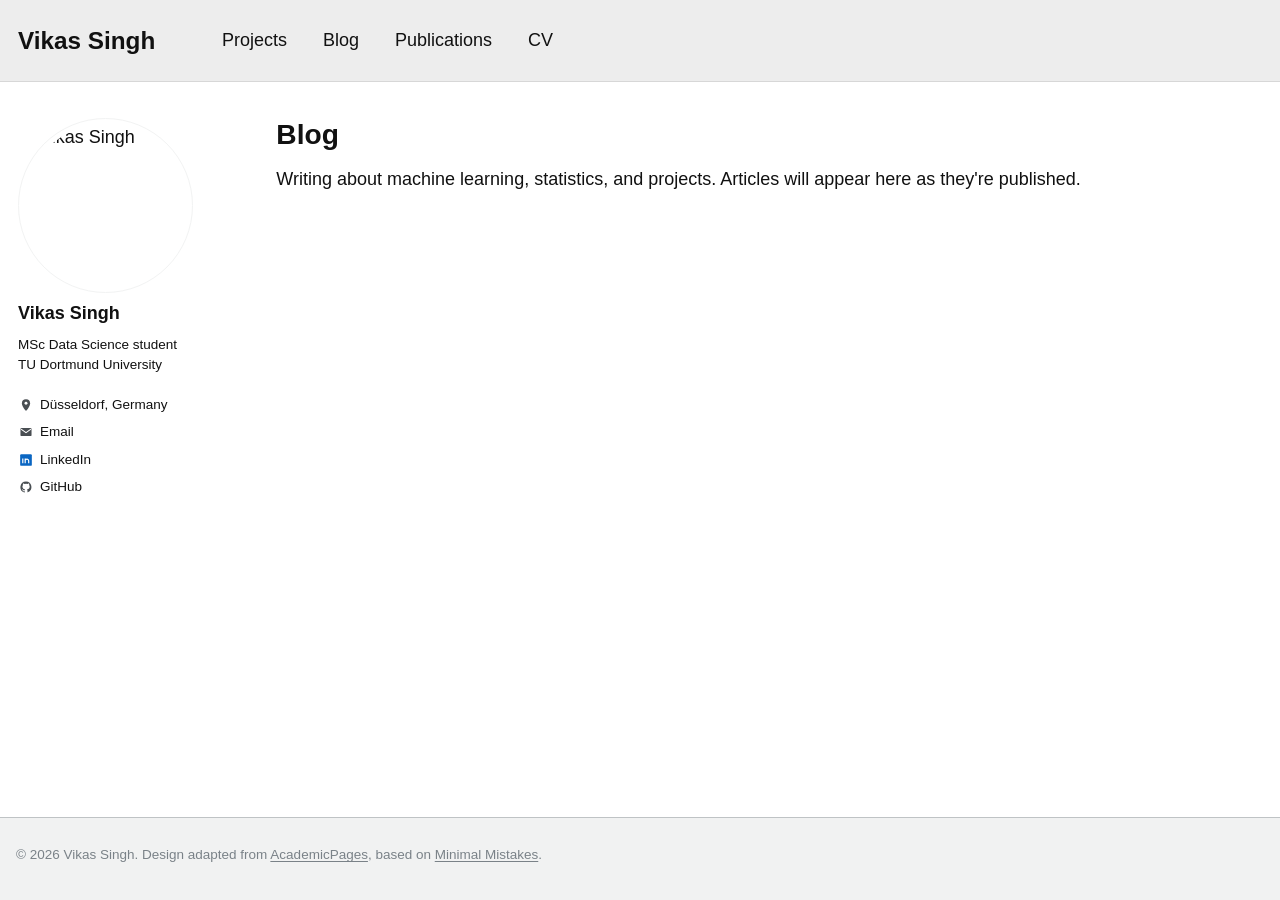
==== blog/index.html @ fc88bbf7 "Use Safari-compatible PNG favicon" ====
<!doctype html><html lang="en"><meta charset="utf-8"><meta name="viewport" content="width=device-width, initial-scale=1"><title>Blog — Vikas Singh</title><link rel="icon" type="image/png" sizes="32x32" href="/favicon-32.png?v=3"><link rel="shortcut icon" type="image/png" href="/favicon-32.png?v=3"><link rel="stylesheet" href="/assets/css/style.css?v=larger-brand-20261115"><header class="masthead"><div class="masthead__inner"><a class="masthead__brand" href="/">Vikas Singh</a><nav class="masthead__nav"><a href="/projects/">Projects</a><a href="/blog/" class="active">Blog</a><a href="/publications/">Publications</a><a href="/cv/">CV</a></nav></div></header><div class="page"><aside class="sidebar">
  <img class="avatar" src="https://avatars.githubusercontent.com/u/156132189?v=4" alt="Vikas Singh">
  <h3>Vikas Singh</h3>
  <p class="role">MSc Data Science student<br>TU Dortmund University</p>
  <ul class="author-links">
    <li><span class="side-icon"><svg viewBox="0 0 24 24" aria-hidden="true"><path d="M12 22s7-6.3 7-13a7 7 0 1 0-14 0c0 6.7 7 13 7 13Z"/><circle cx="12" cy="9" r="2.5" fill="white" stroke="none"/></svg></span><span>Düsseldorf, Germany</span></li>
    <li><span class="side-icon"><svg viewBox="0 0 24 24" aria-hidden="true"><rect x="2.5" y="5" width="19" height="14" rx="2"/><path d="m3.5 7 8.5 6 8.5-6" fill="none" stroke="white" stroke-width="1.8"/></svg></span><a href="mailto:vikas.singh56655@gmail.com">Email</a></li>
    <li><span class="side-icon"><svg viewBox="0 0 24 24" aria-hidden="true"><rect x="2" y="2" width="20" height="20" rx="2" fill="#0a66c2"/><path d="M6.5 9.5v8m0-11v.1M10.6 17.5v-8m0 3.3c0-2.5 6-3.8 6 1v3.7" fill="none" stroke="white" stroke-width="2"/></svg></span><a href="https://www.linkedin.com/in/vikas-singh-it/" target="_blank" rel="noopener noreferrer">LinkedIn</a></li>
    <li><span class="side-icon"><svg viewBox="0 0 24 24" aria-hidden="true"><path d="M12 2.4a9.7 9.7 0 0 0-3 18.9c.5.1.7-.2.7-.5v-1.8c-2.8.6-3.4-1.2-3.4-1.2-.4-1.1-1-1.4-1-1.4-.9-.6.1-.6.1-.6 1 0 1.5 1 1.5 1 .9 1.4 2.3 1 2.9.7.1-.7.3-1.1.6-1.4-2.2-.3-4.5-1.1-4.5-4.8 0-1.1.4-2 1-2.7-.1-.2-.4-1.3.1-2.7 0 0 .8-.3 2.7 1a9.1 9.1 0 0 1 4.9 0c1.8-1.3 2.6-1 2.6-1 .5 1.4.2 2.5.1 2.7.6.7 1 1.6 1 2.7 0 3.7-2.3 4.5-4.5 4.8.4.3.7.9.7 1.8v2.7c0 .3.2.6.7.5A9.7 9.7 0 0 0 12 2.4Z"/></svg></span><a href="https://github.com/vikas56655" target="_blank" rel="noopener noreferrer">GitHub</a></li>
  </ul>
</aside><main class="content"><h1>Blog</h1><p>Writing about machine learning, statistics, and projects. Articles will appear here as they're published.</p></main></div><footer class="footer"><div class="footer__inner">© 2026 Vikas Singh. Design adapted from <a href="https://github.com/academicpages/academicpages.github.io">AcademicPages</a>, based on <a href="https://github.com/mmistakes/minimal-mistakes">Minimal Mistakes</a>.</div></footer></html>
---- assets/css/style.css ----
/* Faithful visual adaptation of Yann Dubois's AcademicPages / Minimal Mistakes
   settings (public source: github.com/YannDubs/YannDubs.github.io).
   Original theme has $doc-font-size:16, system San Francisco font stack,
   #b83a4b links, #7a8288 nav links, 1.5 body line height and 175px avatar. */
:root{--text:#494e52;--border:#f2f3f3;--link:#b83a4b;--nav:#7a8288;--muted:#7a8288;}
*{box-sizing:border-box}
html{font-size:16px;scroll-behavior:smooth}
body{margin:0;padding:0;min-height:100vh;background:#fff;color:var(--text);
font-family:-apple-system,".SFNSText-Regular","San Francisco","Roboto","Segoe UI","Helvetica Neue","Lucida Grande",Arial,sans-serif;
font-size:16px;line-height:1.5;-webkit-font-smoothing:antialiased;}
h1,h2,h3,h4{font-family:inherit;font-weight:700;line-height:1.2;color:var(--text)}
h1{font-size:1.563em;margin:0 0 .5em}
h2{font-size:1.25em;margin:2em 0 .5em;padding-bottom:.5em;border-bottom:1px solid var(--border)}
h3{font-size:1em}
p{margin:0 0 1.3em;text-align:justify}
a{color:var(--link);text-decoration:none}
a:hover{text-decoration:underline;color:#8a2b38}
.masthead{position:relative;background:#ededed;border-bottom:1px solid #d7d7d7}
.masthead__inner{max-width:1280px;margin:auto;padding:1em;display:flex;align-items:center;min-height:64px;gap:0}
.masthead__brand{color:var(--nav);font-weight:700;font-size:1rem;margin-right:2em;white-space:nowrap}
.masthead__brand:hover{color:var(--link);text-decoration:none}
.masthead__nav{display:flex;align-items:center;gap:0;flex-wrap:wrap}
.masthead__nav a{position:relative;display:block;color:var(--nav);font-size:1rem;font-weight:400;margin:0 1rem;padding:.5rem 0;white-space:nowrap}
.masthead__nav a:hover{color:var(--link);text-decoration:none}
.masthead__nav a::after{content:"";position:absolute;left:0;bottom:0;height:4px;width:100%;background:#e7aeb6;transform:scaleX(0);transition:transform .2s ease}
.masthead__nav a:hover::after{transform:scaleX(1)}
.page{max-width:1280px;margin:2em auto 0;padding:0 1em;display:grid;grid-template-columns:calc((100% - 4em)/6) minmax(0,850px);column-gap:3.5em;align-items:start}
.sidebar{font-size:1rem;line-height:1.5}
.avatar{display:block;width:175px;max-width:100%;height:auto;aspect-ratio:1/1;object-fit:cover;border-radius:50%;border:1px solid var(--border);padding:5px;margin:0 0 10px}
.sidebar h3{font-size:1rem;line-height:1.2;font-weight:700;margin:10px 0}
.sidebar .role{font-size:.75rem;line-height:1.5;margin:10px 0 20px;text-align:left}
.sidebar .links-title{font-size:.75rem;font-weight:700;margin:0 0 7px}
.sidebar ul{list-style:none;padding:0;margin:0}
.sidebar li{font-size:.75rem;line-height:1.5;margin:0 0 5px;white-space:nowrap}
.sidebar li a{color:var(--text)}
.sidebar li a:hover{color:var(--link)}
.small-icon{display:inline-block;width:20px;color:#7a8288;font-style:normal}
.content{padding:0 0 80px;min-width:0}
.content p{font-size:1rem;line-height:1.5}
.content .hello{font-weight:400;margin:0 0 1.3em;text-align:left}
.project{margin:1.4em 0}
.project a{font-weight:600}
.project__meta{color:#7a8288;font-size:.75rem;margin:.3em 0 0;text-align:left}
.footer{max-width:1280px;margin:3em auto 0;padding:1.6em 1em 2em;color:var(--muted);font-size:.75rem;border-top:1px solid var(--border)}
.footer a{color:var(--muted)}
.muted{color:var(--muted)}
@media(max-width:924px){.page{grid-template-columns:170px minmax(0,1fr);gap:2em}.masthead__inner{flex-wrap:wrap}}
@media(max-width:767px){.masthead__inner{padding:.75em 1em;gap:.5em}.masthead__brand{margin-right:1em}.masthead__nav a{font-size:.86rem;margin:0 .5em}.page{display:block;margin:1.5em auto 0}.sidebar{display:grid;grid-template-columns:75px 1fr;column-gap:1em;margin-bottom:2em}.avatar{width:75px;grid-row:1/5;padding:2px;margin:0}.sidebar h3{margin:0 0 4px}.sidebar .role{margin:0 0 6px}.sidebar .links-title,.sidebar ul{grid-column:2}.sidebar li{display:inline-block;margin-right:12px}.content{padding-bottom:2em}.footer{margin:1em auto 0}}

/* Neutral grey header, matching the requested masthead treatment. */
.masthead__brand{color:#494e52}
.masthead__nav a{color:#494e52}


/* Compact AcademicPages-inspired bibliography layout, tailored to two DASA papers */
.publications-page h1{font-size:1.563rem;margin:0 0:.65em}
.publications-intro{margin:0 0:1.45em;text-align:left}
.publication-filters{display:flex;align-items:center;flex-wrap:wrap;gap:5px;margin:0 0:1.55em}
.filter-label{font-size:1rem;font-weight:700;margin-right:3px}
.publication-tag{display:inline-block;background:#c7c7c7;color:#fff;font-size:.61rem;line-height:1.4;font-weight:700;border-radius:3px;padding:2px 6px;letter-spacing:.01em;white-space:nowrap}
.publication-tag--selected{background:#4298b5}
.publication-year{font-size:1.16rem;color:#9ca3a7;border-bottom:1px solid #ececec;padding:0 0:.45em;margin:0 0:.1em}
.publication-entry{display:grid;grid-template-columns:166px minmax(0,1fr);gap:18px;align-items:start;padding:14px 0 18px;border-bottom:1px solid #f2f3f3;margin:0 0:12px}
.publication-thumbnail{width:166px;min-height:142px;padding:14px 10px 10px;display:flex;flex-direction:column;align-items:center;justify-content:center;gap:10px;background:#eef2f3;color:#4c6973;border:1px solid #d7dfe1;text-align:center;overflow:hidden}
.publication-thumbnail--health{background:#f0f0f4;color:#6c627e;border-color:#dedbe5}
.publication-thumbnail__top{font-size:.68rem;font-weight:700;letter-spacing:.12em}
.publication-thumbnail__symbol{font-size:1.36rem;font-weight:700;letter-spacing:-.04em}
.publication-thumbnail__rule{height:2px;width:55%;background:currentColor;opacity:.25}
.publication-thumbnail__caption{font-weight:700;font-size:.87rem;line-height:1.25}
.publication-entry__body h3{font-size:1rem;line-height:1.32;margin:0 0:5px;font-weight:700;color:#494e52}
.publication-entry__body h3 a{color:#494e52}
.publication-entry__body h3 a:hover{color:var(--link)}
.publications-page .publication-authors,.publications-page .publication-venue,.publications-page .publication-brief{font-size:.87rem;line-height:1.43;margin:0 0:5px;text-align:left}
.publication-authors strong{font-weight:700}
.publications-page .publication-brief{margin:6px 0 7px}
.publication-tags{display:flex;gap:4px;flex-wrap:wrap;margin:8px 0}
.publication-actions{display:flex;gap:16px;margin:8px 0 0;font-size:.84rem;font-weight:600}
.publication-actions a{text-decoration:none;color:#b83a4b}
.publication-actions a:hover{text-decoration:underline}
@media(max-width:600px){.publication-entry{grid-template-columns:92px minmax(0,1fr);gap:12px;padding:12px 0}.publication-thumbnail{width:92px;min-height:105px;padding:8px 5px;gap:6px}.publication-thumbnail__top{font-size:.53rem}.publication-thumbnail__symbol{font-size:1rem}.publication-thumbnail__caption{font-size:.62rem}.publication-entry__body h3{font-size:.94rem}.publications-page .publication-authors,.publications-page .publication-venue,.publications-page .publication-brief{font-size:.79rem}.publication-filters{gap:4px}.filter-label{width:100%}}

/* Consistent AcademicPages author links across all pages */
.sidebar .author-links{list-style:none;margin:14px 0 0;padding:0}
.sidebar .author-links li{display:flex;align-items:center;gap:7px;font-family:inherit;font-size:12px;line-height:1.65;margin:0 0 7px;white-space:normal}
.sidebar .author-links li a{color:#494e52;text-decoration:none}
.sidebar .author-links li a:hover{color:#b83a4b;text-decoration:underline}
.side-icon{flex:0 0 15px;display:inline-flex;width:15px;height:15px;align-items:center;justify-content:center}
.side-icon svg{width:14px;height:14px;fill:#494e52;display:block}
@media(max-width:767px){.sidebar .author-links{grid-column:2;margin:4px 0 0}.sidebar .author-links li{display:inline-flex;margin-right:12px}}

/* Consistent AcademicPages-style light-grey footer on every page */
body{display:flex;flex-direction:column;min-height:100vh}
.masthead{flex-shrink:0}
.page{width:100%;flex:1 0 auto}
.footer{width:100%;max-width:none;flex-shrink:0;margin:0;padding:26px 16px 34px;background:#f1f2f2;border-top:1px solid #bfc3c5;font-size:13px;line-height:1.6;color:#7a8288}
.footer__inner{max-width:1280px;margin:0 auto}
.footer a{color:#7a8288;text-decoration:underline;text-underline-offset:2px}
.footer a:hover{color:#494e52}

/* Original YannDubs AcademicPages responsive typography:
   _reset.scss sets html to 16px, increasing to 18px at 768px.
   All body copy and navigation should inherit the root size. */
html{font-size:16px}
body{font-size:1rem;line-height:1.5}
@media(min-width:768px){html{font-size:18px}}
.masthead__brand,.masthead__nav a{font-size:1rem}
.content p{font-size:1rem;line-height:1.5}
.sidebar h3{font-size:1rem}
.sidebar .role,.sidebar .author-links li{font-size:.75rem;line-height:1.5}
.footer{font-size:.75rem}
@media(max-width:767px){.masthead__nav a{font-size:.86rem}}
/* Typography on publication pages respects AcademicPages responsive type scale. */
.publications-page .publication-entry__body h3{font-size:1rem!important}
.publications-page .publication-authors,.publications-page .publication-venue,.publications-page .publication-brief{font-size:.875rem!important}
.publications-page h1{font-size:1.563rem}
.publications-page .publications-intro{font-size:1rem}
@media(max-width:600px){.publications-page .publication-entry__body h3{font-size:.94rem!important}.publications-page .publication-authors,.publications-page .publication-venue,.publications-page .publication-brief{font-size:.79rem!important}}

/* Apple-like typography: use the native San Francisco family on Apple devices.
   Other operating systems use their system UI font without redistributing Apple fonts. */
html, body, button, input, textarea, select {
  font-family: -apple-system, BlinkMacSystemFont, "SF Pro Text", "SF Pro Display",
    "Helvetica Neue", Helvetica, Arial, sans-serif;
}
h1, h2, h3, h4, h5, h6, .masthead__brand, .masthead__nav {
  font-family: -apple-system, BlinkMacSystemFont, "SF Pro Display",
    "SF Pro Text", "Helvetica Neue", Helvetica, Arial, sans-serif;
}

/* High-contrast body copy and restrained project link colors */
:root { --text: #111111; --nav: #111111; }
body, .content, .content p, h1, h2, h3, h4, h5, h6,
.sidebar h3, .sidebar .role, .sidebar .author-links li,
.sidebar .author-links li a, .sidebar li a,
.masthead__brand, .masthead__nav a { color: #111111; }
.publications-page .publication-authors,
.publications-page .publication-venue,
.publications-page .publication-brief { color: #111111; }
.publications-page .publication-entry__body h3,
.publications-page .publication-entry__body h3 a { color: #111111 !important; }
.projects-page a, .content .project a { color: #64686c; }
.projects-page a:hover, .content .project a:hover { color: #42464a; }

/* Sky-blue links with near-black body text — 2026-11-15 */
:root { --link: #4298b5; }
a { color: #4298b5; }
a:hover { color: #287991; }
.projects-page a, .content .project a { color: #4298b5; }
.projects-page a:hover, .content .project a:hover { color: #287991; }
.publications-page .publication-actions a { color: #4298b5; }
.publications-page .publication-entry__body h3 a:hover { color: #4298b5 !important; }
.masthead__brand:hover, .masthead__nav a:hover,
.sidebar .author-links li a:hover, .sidebar li a:hover { color: #4298b5; }
.masthead__nav a::after { background: #9ac9d9; }

/* Larger site title in the grey navigation bar */
.masthead__brand{font-size:1.35rem;font-weight:700;line-height:1.2}
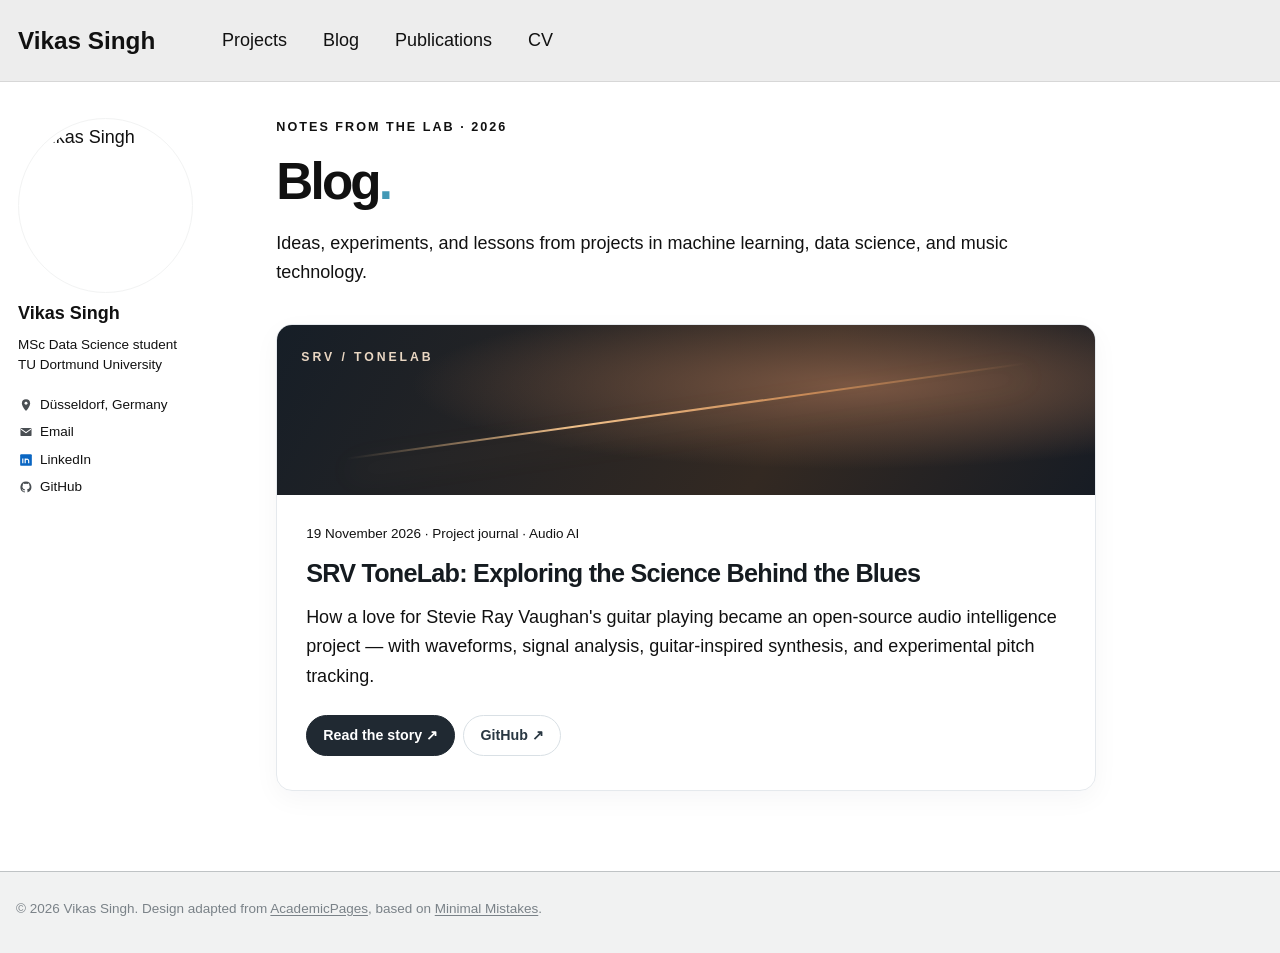
==== commit 488eec82: "Feature SRV ToneLab article on blog" ====
--- a/blog/index.html
+++ b/blog/index.html
@@ -1,4 +1,21 @@
-<!doctype html><html lang="en"><meta charset="utf-8"><meta name="viewport" content="width=device-width, initial-scale=1"><title>Blog — Vikas Singh</title><link rel="icon" type="image/png" sizes="32x32" href="/favicon-32.png?v=3"><link rel="shortcut icon" type="image/png" href="/favicon-32.png?v=3"><link rel="stylesheet" href="/assets/css/style.css?v=larger-brand-20261115"><header class="masthead"><div class="masthead__inner"><a class="masthead__brand" href="/">Vikas Singh</a><nav class="masthead__nav"><a href="/projects/">Projects</a><a href="/blog/" class="active">Blog</a><a href="/publications/">Publications</a><a href="/cv/">CV</a></nav></div></header><div class="page"><aside class="sidebar">
+<!doctype html><html lang="en"><meta charset="utf-8"><meta name="viewport" content="width=device-width, initial-scale=1"><title>Blog — Vikas Singh</title><style>
+.blog-container{max-width:820px}.blog-eyebrow{font-size:.7rem!important;text-transform:uppercase;letter-spacing:.16em;color:#8a929a;text-align:left!important;font-weight:700}
+.blog-title{font-size:clamp(2rem,4vw,3rem);letter-spacing:-.055em;line-height:1.12;margin:.3rem 0 1rem}
+.blog-summary{text-align:left!important;color:#535b65;line-height:1.65!important}
+.blog-feature{border:1px solid #e5e9ed;border-radius:16px;overflow:hidden;margin:2rem 0 0;box-shadow:0 8px 27px #1625330a}
+.blog-banner{height:170px;background:radial-gradient(ellipse at 70% 35%,#795642 0%,transparent 54%),linear-gradient(120deg,#161e27,#332922 62%,#171c24);position:relative;overflow:hidden}
+.blog-banner:before{content:"";position:absolute;top:50%;left:8%;width:84%;height:2px;transform:rotate(-8deg);background:linear-gradient(90deg,transparent,#f0c08a,#c98b58,transparent);box-shadow:0 13px 30px #e4ae7655}
+.blog-banner:after{content:"SRV  /  TONELAB";position:absolute;left:24px;top:23px;letter-spacing:.24em;color:#ead7c3;font-size:.68rem;font-weight:700}
+.blog-feature-body{padding:1.6rem}.blog-meta{font-size:.75rem!important;color:#818a93;text-align:left!important;margin:0 0 .8rem!important}
+.blog-feature h2{font-size:1.4rem;letter-spacing:-.03em;line-height:1.25;margin:0 0 .7rem;border:0;padding:0}
+.blog-feature h2 a{color:#151b20}.blog-feature h2 a:hover{color:#287991}
+.blog-link{display:inline-block;border:1px solid #d9e0e5;padding:.48rem .9rem;border-radius:999px;text-decoration:none;font-size:.79rem;font-weight:700;color:#293742;margin:0 .45rem .3rem 0}
+.blog-link:hover{background:#edf4f7;text-decoration:none}
+.blog-link--primary{background:#202932;color:#fff;border-color:#202932}.blog-link--primary:hover{background:#36434e;color:#fff}
+.blog-article h2{font-size:1.18rem;margin:2rem 0 .8rem}.blog-article p,.blog-article li{text-align:left;font-size:.93rem;line-height:1.75;color:#343e47}
+.blog-article ul{padding-left:1.25rem}.blog-article li{margin:.6rem 0}.blog-note{background:#faf7f3;border-left:3px solid #cb9462;padding:.85rem 1rem;font-size:.85rem;line-height:1.6;color:#5b4c3d;margin:1rem 0}
+@media(max-width:640px){.blog-feature-body{padding:1.1rem}.blog-banner{height:140px}}
+</style><link rel="icon" type="image/svg+xml" href="/favicon.svg?v=vs-restored-20261115"><link rel="stylesheet" href="/assets/css/style.css?v=larger-brand-20261115"><header class="masthead"><div class="masthead__inner"><a class="masthead__brand" href="/">Vikas Singh</a><nav class="masthead__nav"><a href="/projects/">Projects</a><a href="/blog/" class="active">Blog</a><a href="/publications/">Publications</a><a href="/cv/">CV</a></nav></div></header><div class="page"><aside class="sidebar">
   <img class="avatar" src="https://avatars.githubusercontent.com/u/156132189?v=4" alt="Vikas Singh">
   <h3>Vikas Singh</h3>
   <p class="role">MSc Data Science student<br>TU Dortmund University</p>
@@ -8,4 +25,4 @@
     <li><span class="side-icon"><svg viewBox="0 0 24 24" aria-hidden="true"><rect x="2" y="2" width="20" height="20" rx="2" fill="#0a66c2"/><path d="M6.5 9.5v8m0-11v.1M10.6 17.5v-8m0 3.3c0-2.5 6-3.8 6 1v3.7" fill="none" stroke="white" stroke-width="2"/></svg></span><a href="https://www.linkedin.com/in/vikas-singh-it/" target="_blank" rel="noopener noreferrer">LinkedIn</a></li>
     <li><span class="side-icon"><svg viewBox="0 0 24 24" aria-hidden="true"><path d="M12 2.4a9.7 9.7 0 0 0-3 18.9c.5.1.7-.2.7-.5v-1.8c-2.8.6-3.4-1.2-3.4-1.2-.4-1.1-1-1.4-1-1.4-.9-.6.1-.6.1-.6 1 0 1.5 1 1.5 1 .9 1.4 2.3 1 2.9.7.1-.7.3-1.1.6-1.4-2.2-.3-4.5-1.1-4.5-4.8 0-1.1.4-2 1-2.7-.1-.2-.4-1.3.1-2.7 0 0 .8-.3 2.7 1a9.1 9.1 0 0 1 4.9 0c1.8-1.3 2.6-1 2.6-1 .5 1.4.2 2.5.1 2.7.6.7 1 1.6 1 2.7 0 3.7-2.3 4.5-4.5 4.8.4.3.7.9.7 1.8v2.7c0 .3.2.6.7.5A9.7 9.7 0 0 0 12 2.4Z"/></svg></span><a href="https://github.com/vikas56655" target="_blank" rel="noopener noreferrer">GitHub</a></li>
   </ul>
-</aside><main class="content"><h1>Blog</h1><p>Writing about machine learning, statistics, and projects. Articles will appear here as they're published.</p></main></div><footer class="footer"><div class="footer__inner">© 2026 Vikas Singh. Design adapted from <a href="https://github.com/academicpages/academicpages.github.io">AcademicPages</a>, based on <a href="https://github.com/mmistakes/minimal-mistakes">Minimal Mistakes</a>.</div></footer></html>+</aside><main class="content blog-container"><p class="blog-eyebrow">Notes from the lab · 2026</p><h1 class="blog-title">Blog<span style="color:#4298b5">.</span></h1><p class="blog-summary">Ideas, experiments, and lessons from projects in machine learning, data science, and music technology.</p><article class="blog-feature"><div class="blog-banner" aria-hidden="true"></div><div class="blog-feature-body"><p class="blog-meta">19 November 2026 · Project journal · Audio AI</p><h2><a href="/blog/srv-tonelab/">SRV ToneLab: Exploring the Science Behind the Blues</a></h2><p class="blog-summary">How a love for Stevie Ray Vaughan's guitar playing became an open-source audio intelligence project — with waveforms, signal analysis, guitar-inspired synthesis, and experimental pitch tracking.</p><a class="blog-link blog-link--primary" href="/blog/srv-tonelab/">Read the story ↗</a><a class="blog-link" href="https://github.com/vikas56655/srv-tonelab" target="_blank" rel="noopener noreferrer">GitHub ↗</a></div></article></main></div><footer class="footer"><div class="footer__inner">© 2026 Vikas Singh. Design adapted from <a href="https://github.com/academicpages/academicpages.github.io">AcademicPages</a>, based on <a href="https://github.com/mmistakes/minimal-mistakes">Minimal Mistakes</a>.</div></footer></html>
--- a/assets/css/style.css
+++ b/assets/css/style.css
@@ -155,3 +155,50 @@
 
 /* Larger site title in the grey navigation bar */
 .masthead__brand{font-size:1.35rem;font-weight:700;line-height:1.2}
+
+/* Homepage Hello World sticker replaces the former Hello! text heading */
+.hello-sticker{display:block;margin:0 0 1.4rem;text-align:left;line-height:0}
+.hello-sticker img{display:block;width:min(440px,100%);max-width:100%;height:auto;object-fit:contain}
+@media(max-width:767px){.hello-sticker{margin-bottom:1rem}.hello-sticker img{width:min(360px,100%)}}
+
+/* Minimal homepage greeting in Apple's native system typography */
+.home-greeting{font-family:-apple-system,BlinkMacSystemFont,"SF Pro Display","Helvetica Neue",Arial,sans-serif;font-weight:700;font-size:2.2rem;line-height:1.18;letter-spacing:-.025em;color:#111111;margin:0 0:1.1em;text-align:left}
+.home-greeting .wave-emoji{display:inline-block;font-size:.9em;letter-spacing:normal;vertical-align:baseline}
+@media(max-width:767px){.home-greeting{font-size:1.85rem}}
+
+/* Responsive project gallery — scoped to the Projects page; preserves the site design. */
+.projects-page__heading{margin:0 0:1.55rem}
+.projects-page__eyebrow{font-size:.68rem!important;letter-spacing:.18em;text-transform:uppercase;color:#7b8691!important;font-weight:700;margin:0 0:.55rem!important;text-align:left}
+.projects-page__heading h1{font-size:clamp(2rem,3.6vw,3rem);letter-spacing:-.055em;line-height:1.1;margin:0 0:.6rem;color:#111}
+.projects-page__dot{color:#4298b5}
+.projects-page__heading>p:last-child{font-size:.93rem;max-width:34rem;color:#616a73;text-align:left;line-height:1.55;margin:0}
+.portfolio-grid{display:grid;grid-template-columns:repeat(3,minmax(0,1fr));gap:.85rem;align-items:stretch}
+.portfolio-card{display:flex;flex-direction:column;min-width:0;border-radius:15px;overflow:hidden;border:1px solid #e8eaed;background:#fff;box-shadow:0 4px 18px rgba(22,36,53,.055);transition:transform .22s ease,box-shadow .22s ease}
+.portfolio-card:hover{transform:translateY(-4px);box-shadow:0 16px 32px rgba(22,36,53,.12)}
+.portfolio-card__media{position:relative;aspect-ratio:16/9;overflow:hidden;background:#172338}
+.portfolio-card__media img{display:block;width:100%;height:100%;object-fit:cover;transition:transform .4s ease}
+.portfolio-card:hover .portfolio-card__media img{transform:scale(1.035)}
+.portfolio-card__media-shade{position:absolute;inset:0;background:linear-gradient(180deg,transparent 38%,rgba(4,12,25,.82) 100%);pointer-events:none}
+.portfolio-card__media h2{position:absolute;bottom:0;left:0;right:0;border:0;padding:1rem 1.05rem;margin:0;font-size:clamp(1rem,1.7vw,1.22rem);letter-spacing:-.025em;line-height:1.22;color:#fff;text-shadow:0 1px 7px rgba(0,0,0,.35)}
+.portfolio-card__body{padding:1rem 1.05rem 1.05rem;display:flex;flex-direction:column;flex:1}
+.portfolio-card__tags{display:flex;flex-wrap:wrap;gap:.36rem;margin:0 0:.75rem}
+.portfolio-card__tags span{font-size:.61rem;line-height:1.2;padding:.32rem .52rem;background:#f2f5f7;border:1px solid #e7edf0;border-radius:999px;font-weight:650;color:#50616e;white-space:nowrap}
+.projects-page .portfolio-card__body p{font-size:.79rem;line-height:1.55;color:#606872;margin:0 0:1.1rem;text-align:left;flex:1}
+.projects-page .portfolio-card__github{align-self:flex-start;display:inline-flex;align-items:center;gap:.45rem;padding:.45rem .82rem;border-radius:999px;border:1px solid #d9e0e5;background:#fff;color:#273541;font-size:.71rem;font-weight:700;line-height:1.35;transition:background .18s,border-color .18s,color .18s}
+.projects-page .portfolio-card__github svg{width:15px;height:15px}
+.projects-page .portfolio-card__github:hover,.projects-page .portfolio-card__github:focus-visible{background:#123756;border-color:#123756;color:#fff;text-decoration:none}
+.projects-page__more{margin:1.5rem 0 0!important;font-size:.78rem!important;color:#6b7280!important;text-align:left!important}
+.projects-page__more a{font-weight:600}
+@media(max-width:990px){.portfolio-grid{grid-template-columns:1fr 1fr;gap:.8rem}.portfolio-card__body{padding:.85rem}.portfolio-card__media h2{padding:.8rem}}
+@media(max-width:690px){.portfolio-grid{grid-template-columns:1fr;gap:1rem}.portfolio-card__media h2{font-size:1.22rem}.portfolio-card__body{padding:1rem}.projects-page .portfolio-card__body p{font-size:.88rem}}
+@media(prefers-reduced-motion:reduce){.portfolio-card,.portfolio-card__media img{transition:none}.portfolio-card:hover{transform:none}.portfolio-card:hover .portfolio-card__media img{transform:none}}
+
+/* Three cards per row on desktop; unchanged content and two/one-column mobile fallbacks. */
+@media(min-width:991px){
+  .projects-page .portfolio-card__media h2{font-size:1rem;padding:.75rem .8rem}
+  .projects-page .portfolio-card__body{padding:.8rem}
+  .projects-page .portfolio-card__tags{gap:.25rem;margin-bottom:.65rem}
+  .projects-page .portfolio-card__tags span{font-size:.56rem;padding:.26rem .4rem}
+  .projects-page .portfolio-card__body p{font-size:.73rem;line-height:1.48;margin-bottom:.8rem}
+  .projects-page .portfolio-card__github{font-size:.68rem;padding:.4rem .7rem}
+}
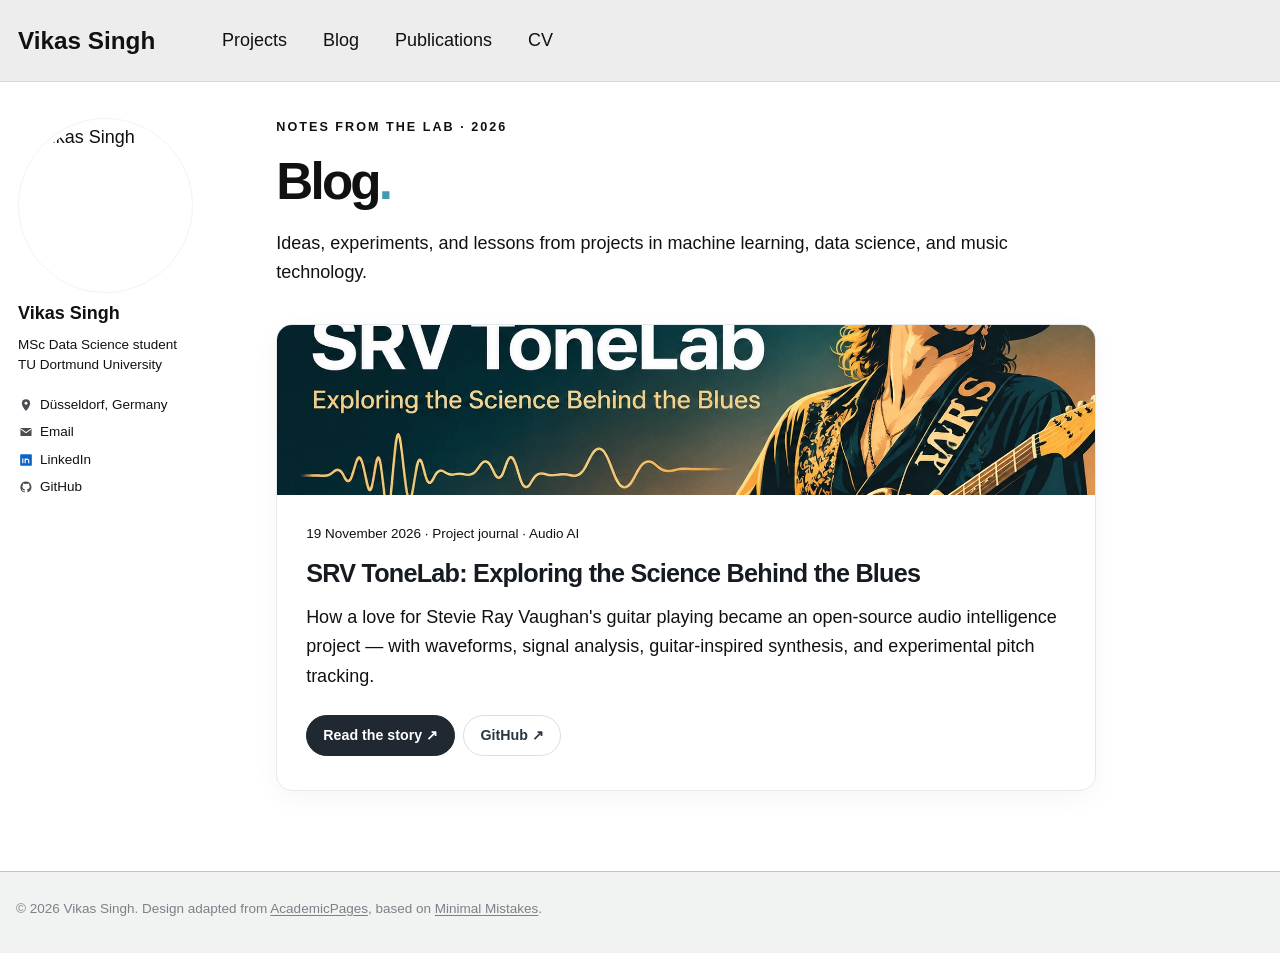
==== commit 9bfb3d4c: "Add Stevie Ray Vaughan illustrated banner to blog" ====
--- a/blog/index.html
+++ b/blog/index.html
@@ -15,7 +15,7 @@
 .blog-article h2{font-size:1.18rem;margin:2rem 0 .8rem}.blog-article p,.blog-article li{text-align:left;font-size:.93rem;line-height:1.75;color:#343e47}
 .blog-article ul{padding-left:1.25rem}.blog-article li{margin:.6rem 0}.blog-note{background:#faf7f3;border-left:3px solid #cb9462;padding:.85rem 1rem;font-size:.85rem;line-height:1.6;color:#5b4c3d;margin:1rem 0}
 @media(max-width:640px){.blog-feature-body{padding:1.1rem}.blog-banner{height:140px}}
-</style><link rel="icon" type="image/svg+xml" href="/favicon.svg?v=vs-restored-20261115"><link rel="stylesheet" href="/assets/css/style.css?v=larger-brand-20261115"><header class="masthead"><div class="masthead__inner"><a class="masthead__brand" href="/">Vikas Singh</a><nav class="masthead__nav"><a href="/projects/">Projects</a><a href="/blog/" class="active">Blog</a><a href="/publications/">Publications</a><a href="/cv/">CV</a></nav></div></header><div class="page"><aside class="sidebar">
+.blog-banner--image{background-image:url("/assets/images/srv-tonelab-banner.webp");background-position:center;background-size:cover}.blog-banner--image:before,.blog-banner--image:after{display:none}@media(max-width:640px){.blog-banner--image{height:150px;background-position:center}}</style><link rel="icon" type="image/svg+xml" href="/favicon.svg?v=vs-restored-20261115"><link rel="stylesheet" href="/assets/css/style.css?v=larger-brand-20261115"><header class="masthead"><div class="masthead__inner"><a class="masthead__brand" href="/">Vikas Singh</a><nav class="masthead__nav"><a href="/projects/">Projects</a><a href="/blog/" class="active">Blog</a><a href="/publications/">Publications</a><a href="/cv/">CV</a></nav></div></header><div class="page"><aside class="sidebar">
   <img class="avatar" src="https://avatars.githubusercontent.com/u/156132189?v=4" alt="Vikas Singh">
   <h3>Vikas Singh</h3>
   <p class="role">MSc Data Science student<br>TU Dortmund University</p>
@@ -25,4 +25,4 @@
     <li><span class="side-icon"><svg viewBox="0 0 24 24" aria-hidden="true"><rect x="2" y="2" width="20" height="20" rx="2" fill="#0a66c2"/><path d="M6.5 9.5v8m0-11v.1M10.6 17.5v-8m0 3.3c0-2.5 6-3.8 6 1v3.7" fill="none" stroke="white" stroke-width="2"/></svg></span><a href="https://www.linkedin.com/in/vikas-singh-it/" target="_blank" rel="noopener noreferrer">LinkedIn</a></li>
     <li><span class="side-icon"><svg viewBox="0 0 24 24" aria-hidden="true"><path d="M12 2.4a9.7 9.7 0 0 0-3 18.9c.5.1.7-.2.7-.5v-1.8c-2.8.6-3.4-1.2-3.4-1.2-.4-1.1-1-1.4-1-1.4-.9-.6.1-.6.1-.6 1 0 1.5 1 1.5 1 .9 1.4 2.3 1 2.9.7.1-.7.3-1.1.6-1.4-2.2-.3-4.5-1.1-4.5-4.8 0-1.1.4-2 1-2.7-.1-.2-.4-1.3.1-2.7 0 0 .8-.3 2.7 1a9.1 9.1 0 0 1 4.9 0c1.8-1.3 2.6-1 2.6-1 .5 1.4.2 2.5.1 2.7.6.7 1 1.6 1 2.7 0 3.7-2.3 4.5-4.5 4.8.4.3.7.9.7 1.8v2.7c0 .3.2.6.7.5A9.7 9.7 0 0 0 12 2.4Z"/></svg></span><a href="https://github.com/vikas56655" target="_blank" rel="noopener noreferrer">GitHub</a></li>
   </ul>
-</aside><main class="content blog-container"><p class="blog-eyebrow">Notes from the lab · 2026</p><h1 class="blog-title">Blog<span style="color:#4298b5">.</span></h1><p class="blog-summary">Ideas, experiments, and lessons from projects in machine learning, data science, and music technology.</p><article class="blog-feature"><div class="blog-banner" aria-hidden="true"></div><div class="blog-feature-body"><p class="blog-meta">19 November 2026 · Project journal · Audio AI</p><h2><a href="/blog/srv-tonelab/">SRV ToneLab: Exploring the Science Behind the Blues</a></h2><p class="blog-summary">How a love for Stevie Ray Vaughan's guitar playing became an open-source audio intelligence project — with waveforms, signal analysis, guitar-inspired synthesis, and experimental pitch tracking.</p><a class="blog-link blog-link--primary" href="/blog/srv-tonelab/">Read the story ↗</a><a class="blog-link" href="https://github.com/vikas56655/srv-tonelab" target="_blank" rel="noopener noreferrer">GitHub ↗</a></div></article></main></div><footer class="footer"><div class="footer__inner">© 2026 Vikas Singh. Design adapted from <a href="https://github.com/academicpages/academicpages.github.io">AcademicPages</a>, based on <a href="https://github.com/mmistakes/minimal-mistakes">Minimal Mistakes</a>.</div></footer></html>+</aside><main class="content blog-container"><p class="blog-eyebrow">Notes from the lab · 2026</p><h1 class="blog-title">Blog<span style="color:#4298b5">.</span></h1><p class="blog-summary">Ideas, experiments, and lessons from projects in machine learning, data science, and music technology.</p><article class="blog-feature"><div class="blog-banner blog-banner--image" role="img" aria-label="SRV ToneLab banner with vector illustration of Stevie Ray Vaughan playing guitar"></div><div class="blog-feature-body"><p class="blog-meta">19 November 2026 · Project journal · Audio AI</p><h2><a href="/blog/srv-tonelab/">SRV ToneLab: Exploring the Science Behind the Blues</a></h2><p class="blog-summary">How a love for Stevie Ray Vaughan's guitar playing became an open-source audio intelligence project — with waveforms, signal analysis, guitar-inspired synthesis, and experimental pitch tracking.</p><a class="blog-link blog-link--primary" href="/blog/srv-tonelab/">Read the story ↗</a><a class="blog-link" href="https://github.com/vikas56655/srv-tonelab" target="_blank" rel="noopener noreferrer">GitHub ↗</a></div></article></main></div><footer class="footer"><div class="footer__inner">© 2026 Vikas Singh. Design adapted from <a href="https://github.com/academicpages/academicpages.github.io">AcademicPages</a>, based on <a href="https://github.com/mmistakes/minimal-mistakes">Minimal Mistakes</a>.</div></footer></html>
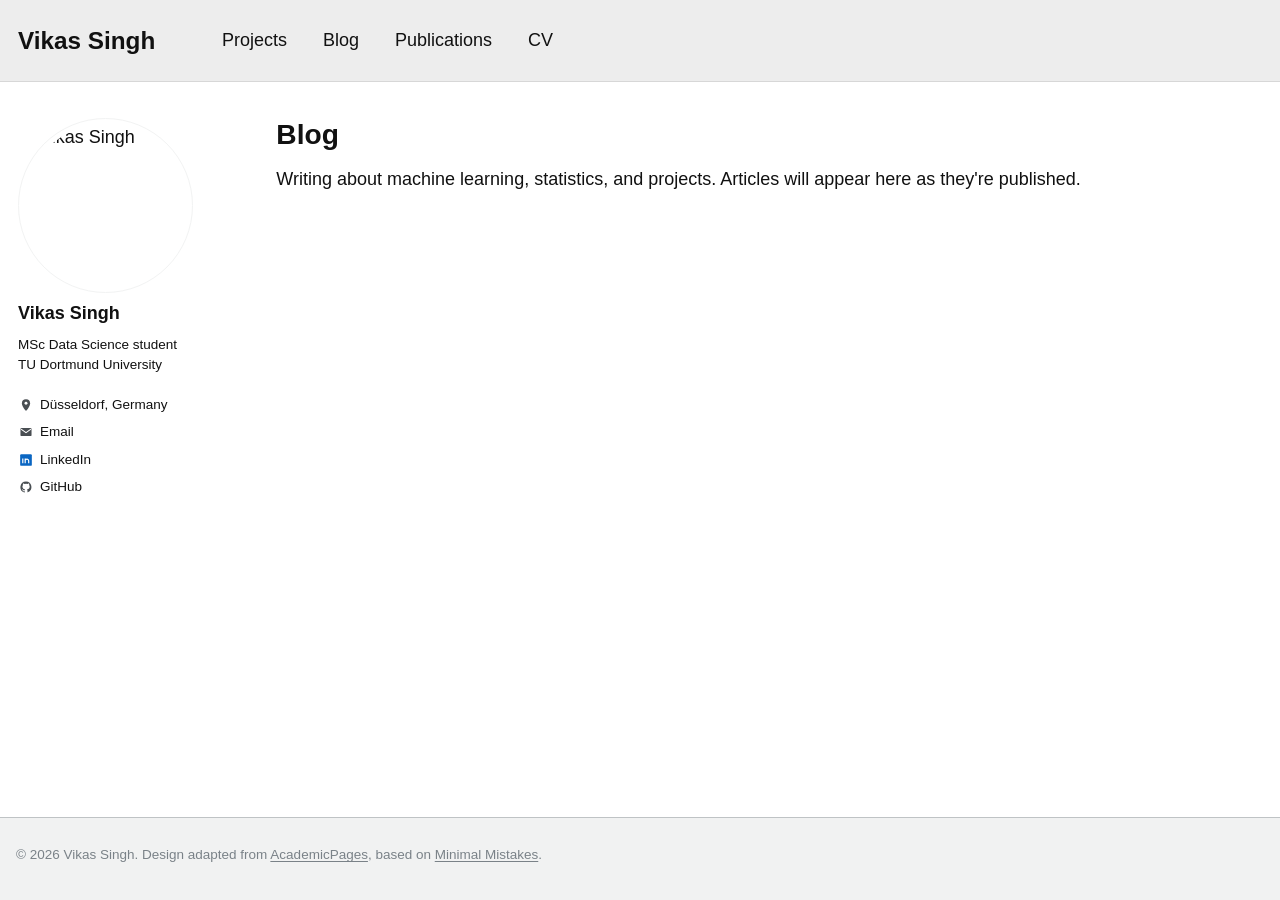
==== commit 08310bdf: "Move SRV ToneLab showcase from Blog to Projects" ====
--- a/blog/index.html
+++ b/blog/index.html
@@ -1,21 +1,4 @@
-<!doctype html><html lang="en"><meta charset="utf-8"><meta name="viewport" content="width=device-width, initial-scale=1"><title>Blog — Vikas Singh</title><style>
-.blog-container{max-width:820px}.blog-eyebrow{font-size:.7rem!important;text-transform:uppercase;letter-spacing:.16em;color:#8a929a;text-align:left!important;font-weight:700}
-.blog-title{font-size:clamp(2rem,4vw,3rem);letter-spacing:-.055em;line-height:1.12;margin:.3rem 0 1rem}
-.blog-summary{text-align:left!important;color:#535b65;line-height:1.65!important}
-.blog-feature{border:1px solid #e5e9ed;border-radius:16px;overflow:hidden;margin:2rem 0 0;box-shadow:0 8px 27px #1625330a}
-.blog-banner{height:170px;background:radial-gradient(ellipse at 70% 35%,#795642 0%,transparent 54%),linear-gradient(120deg,#161e27,#332922 62%,#171c24);position:relative;overflow:hidden}
-.blog-banner:before{content:"";position:absolute;top:50%;left:8%;width:84%;height:2px;transform:rotate(-8deg);background:linear-gradient(90deg,transparent,#f0c08a,#c98b58,transparent);box-shadow:0 13px 30px #e4ae7655}
-.blog-banner:after{content:"SRV  /  TONELAB";position:absolute;left:24px;top:23px;letter-spacing:.24em;color:#ead7c3;font-size:.68rem;font-weight:700}
-.blog-feature-body{padding:1.6rem}.blog-meta{font-size:.75rem!important;color:#818a93;text-align:left!important;margin:0 0 .8rem!important}
-.blog-feature h2{font-size:1.4rem;letter-spacing:-.03em;line-height:1.25;margin:0 0 .7rem;border:0;padding:0}
-.blog-feature h2 a{color:#151b20}.blog-feature h2 a:hover{color:#287991}
-.blog-link{display:inline-block;border:1px solid #d9e0e5;padding:.48rem .9rem;border-radius:999px;text-decoration:none;font-size:.79rem;font-weight:700;color:#293742;margin:0 .45rem .3rem 0}
-.blog-link:hover{background:#edf4f7;text-decoration:none}
-.blog-link--primary{background:#202932;color:#fff;border-color:#202932}.blog-link--primary:hover{background:#36434e;color:#fff}
-.blog-article h2{font-size:1.18rem;margin:2rem 0 .8rem}.blog-article p,.blog-article li{text-align:left;font-size:.93rem;line-height:1.75;color:#343e47}
-.blog-article ul{padding-left:1.25rem}.blog-article li{margin:.6rem 0}.blog-note{background:#faf7f3;border-left:3px solid #cb9462;padding:.85rem 1rem;font-size:.85rem;line-height:1.6;color:#5b4c3d;margin:1rem 0}
-@media(max-width:640px){.blog-feature-body{padding:1.1rem}.blog-banner{height:140px}}
-.blog-banner--image{background-image:url("/assets/images/srv-tonelab-banner.webp");background-position:center;background-size:cover}.blog-banner--image:before,.blog-banner--image:after{display:none}@media(max-width:640px){.blog-banner--image{height:150px;background-position:center}}</style><link rel="icon" type="image/svg+xml" href="/favicon.svg?v=vs-restored-20261115"><link rel="stylesheet" href="/assets/css/style.css?v=larger-brand-20261115"><header class="masthead"><div class="masthead__inner"><a class="masthead__brand" href="/">Vikas Singh</a><nav class="masthead__nav"><a href="/projects/">Projects</a><a href="/blog/" class="active">Blog</a><a href="/publications/">Publications</a><a href="/cv/">CV</a></nav></div></header><div class="page"><aside class="sidebar">
+<!doctype html><html lang="en"><meta charset="utf-8"><meta name="viewport" content="width=device-width, initial-scale=1"><title>Blog — Vikas Singh</title><link rel="icon" type="image/svg+xml" href="/favicon.svg?v=vs-restored-20261115"><link rel="stylesheet" href="/assets/css/style.css?v=larger-brand-20261115"><header class="masthead"><div class="masthead__inner"><a class="masthead__brand" href="/">Vikas Singh</a><nav class="masthead__nav"><a href="/projects/">Projects</a><a href="/blog/" class="active">Blog</a><a href="/publications/">Publications</a><a href="/cv/">CV</a></nav></div></header><div class="page"><aside class="sidebar">
   <img class="avatar" src="https://avatars.githubusercontent.com/u/156132189?v=4" alt="Vikas Singh">
   <h3>Vikas Singh</h3>
   <p class="role">MSc Data Science student<br>TU Dortmund University</p>
@@ -25,4 +8,4 @@
     <li><span class="side-icon"><svg viewBox="0 0 24 24" aria-hidden="true"><rect x="2" y="2" width="20" height="20" rx="2" fill="#0a66c2"/><path d="M6.5 9.5v8m0-11v.1M10.6 17.5v-8m0 3.3c0-2.5 6-3.8 6 1v3.7" fill="none" stroke="white" stroke-width="2"/></svg></span><a href="https://www.linkedin.com/in/vikas-singh-it/" target="_blank" rel="noopener noreferrer">LinkedIn</a></li>
     <li><span class="side-icon"><svg viewBox="0 0 24 24" aria-hidden="true"><path d="M12 2.4a9.7 9.7 0 0 0-3 18.9c.5.1.7-.2.7-.5v-1.8c-2.8.6-3.4-1.2-3.4-1.2-.4-1.1-1-1.4-1-1.4-.9-.6.1-.6.1-.6 1 0 1.5 1 1.5 1 .9 1.4 2.3 1 2.9.7.1-.7.3-1.1.6-1.4-2.2-.3-4.5-1.1-4.5-4.8 0-1.1.4-2 1-2.7-.1-.2-.4-1.3.1-2.7 0 0 .8-.3 2.7 1a9.1 9.1 0 0 1 4.9 0c1.8-1.3 2.6-1 2.6-1 .5 1.4.2 2.5.1 2.7.6.7 1 1.6 1 2.7 0 3.7-2.3 4.5-4.5 4.8.4.3.7.9.7 1.8v2.7c0 .3.2.6.7.5A9.7 9.7 0 0 0 12 2.4Z"/></svg></span><a href="https://github.com/vikas56655" target="_blank" rel="noopener noreferrer">GitHub</a></li>
   </ul>
-</aside><main class="content blog-container"><p class="blog-eyebrow">Notes from the lab · 2026</p><h1 class="blog-title">Blog<span style="color:#4298b5">.</span></h1><p class="blog-summary">Ideas, experiments, and lessons from projects in machine learning, data science, and music technology.</p><article class="blog-feature"><div class="blog-banner blog-banner--image" role="img" aria-label="SRV ToneLab banner with vector illustration of Stevie Ray Vaughan playing guitar"></div><div class="blog-feature-body"><p class="blog-meta">19 November 2026 · Project journal · Audio AI</p><h2><a href="/blog/srv-tonelab/">SRV ToneLab: Exploring the Science Behind the Blues</a></h2><p class="blog-summary">How a love for Stevie Ray Vaughan's guitar playing became an open-source audio intelligence project — with waveforms, signal analysis, guitar-inspired synthesis, and experimental pitch tracking.</p><a class="blog-link blog-link--primary" href="/blog/srv-tonelab/">Read the story ↗</a><a class="blog-link" href="https://github.com/vikas56655/srv-tonelab" target="_blank" rel="noopener noreferrer">GitHub ↗</a></div></article></main></div><footer class="footer"><div class="footer__inner">© 2026 Vikas Singh. Design adapted from <a href="https://github.com/academicpages/academicpages.github.io">AcademicPages</a>, based on <a href="https://github.com/mmistakes/minimal-mistakes">Minimal Mistakes</a>.</div></footer></html>+</aside><main class="content"><h1>Blog</h1><p>Writing about machine learning, statistics, and projects. Articles will appear here as they're published.</p></main></div><footer class="footer"><div class="footer__inner">© 2026 Vikas Singh. Design adapted from <a href="https://github.com/academicpages/academicpages.github.io">AcademicPages</a>, based on <a href="https://github.com/mmistakes/minimal-mistakes">Minimal Mistakes</a>.</div></footer></html>
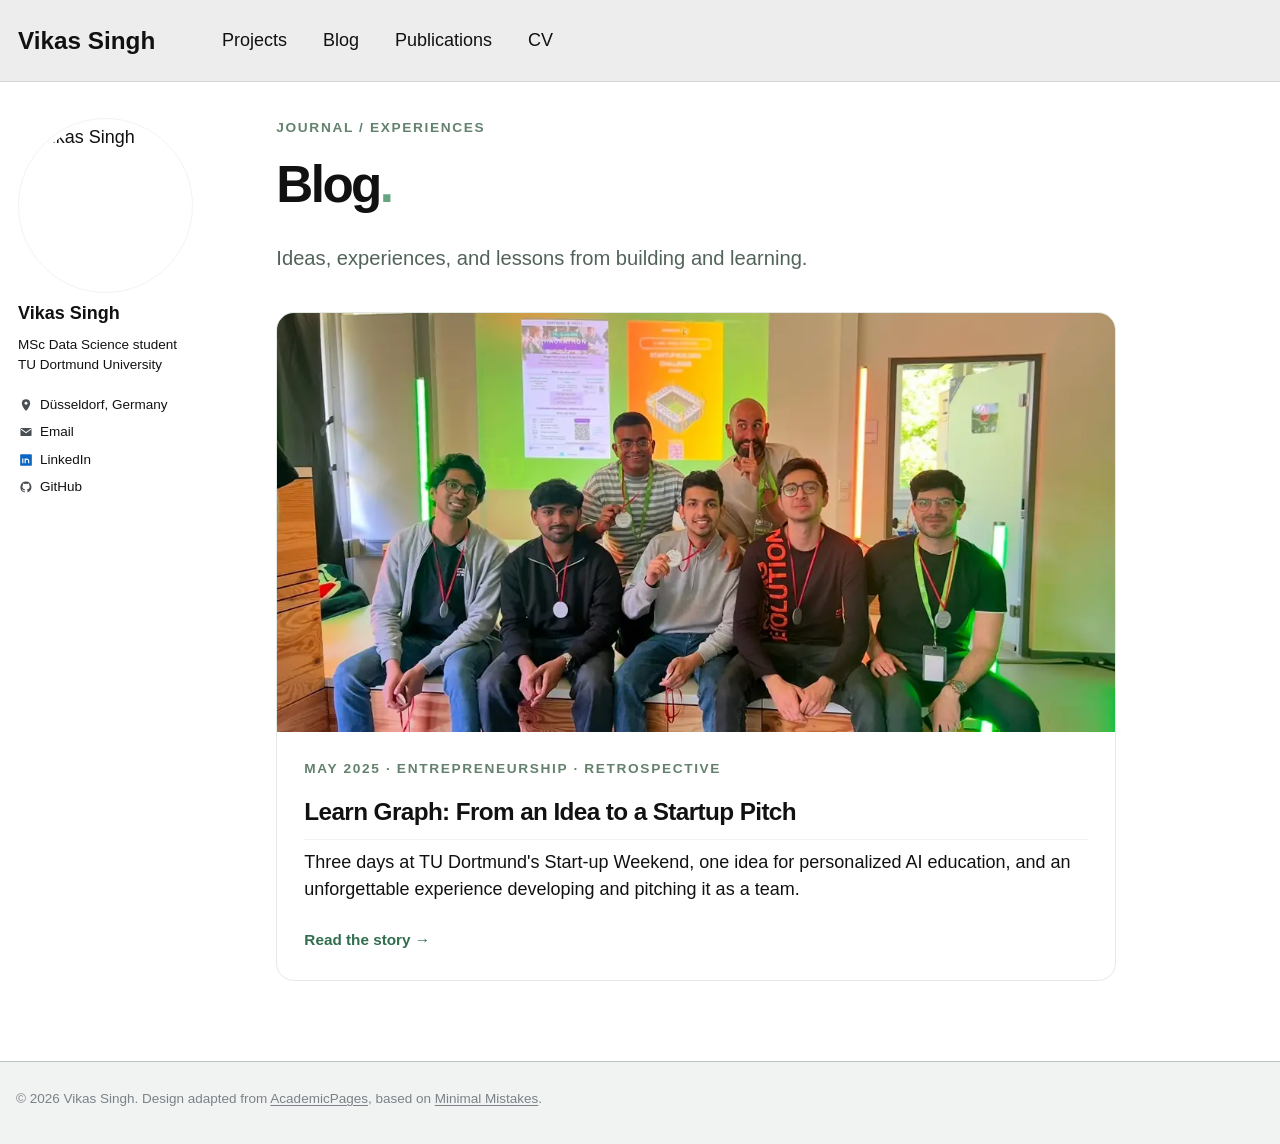
==== commit 8ea38b06: "Publish Learn Graph CET 2025 retrospective with event photographs" ====
--- a/blog/index.html
+++ b/blog/index.html
@@ -1,4 +1,4 @@
-<!doctype html><html lang="en"><meta charset="utf-8"><meta name="viewport" content="width=device-width, initial-scale=1"><title>Blog — Vikas Singh</title><link rel="icon" type="image/svg+xml" href="/favicon.svg?v=vs-restored-20261115"><link rel="stylesheet" href="/assets/css/style.css?v=larger-brand-20261115"><header class="masthead"><div class="masthead__inner"><a class="masthead__brand" href="/">Vikas Singh</a><nav class="masthead__nav"><a href="/projects/">Projects</a><a href="/blog/" class="active">Blog</a><a href="/publications/">Publications</a><a href="/cv/">CV</a></nav></div></header><div class="page"><aside class="sidebar">
+<!doctype html><html lang="en"><meta charset="utf-8"><meta name="viewport" content="width=device-width, initial-scale=1"><title>Blog — Vikas Singh</title><style>.journal{max-width:840px}.journal h1{font-size:clamp(2.1rem,4vw,3.1rem);letter-spacing:-.05em;line-height:1.15}.journal h2{font-size:1.35rem;letter-spacing:-.025em;margin-top:2.2rem}.journal p,.journal li{line-height:1.8;text-align:left;color:#424e48}.journal .eyebrow{color:#64816d;font-size:.76rem;letter-spacing:.12em;text-transform:uppercase;font-weight:700}.journal .subtle{color:#7b8780;font-size:.82rem}.journal .lead{font-size:1.12rem;line-height:1.75;color:#52635a}.journal img{max-width:100%;border-radius:15px;display:block}.journal figure{margin:1.6rem 0}.journal figcaption{font-size:.8rem;color:#76827b;margin-top:.6rem}.journal .photo-grid{display:grid;grid-template-columns:1fr 1fr;gap:1rem}.journal .photo-grid img{width:100%;height:300px;object-fit:cover}.journal .feature{display:block;border:1px solid #e3e9e5;border-radius:18px;overflow:hidden;text-decoration:none;color:inherit;margin-top:2rem}.journal .feature img{border-radius:0;width:100%;aspect-ratio:16/8;object-fit:cover}.journal .feature-body{padding:1.5rem}.journal .note{border-left:3px solid #77a389;background:#f5f9f6;padding:1rem 1.3rem;border-radius:0 10px 10px 0}.journal .back{font-size:.85rem;font-weight:600}@media(max-width:640px){.journal .photo-grid{grid-template-columns:1fr}.journal .photo-grid img{height:auto}}</style><link rel="icon" type="image/svg+xml" href="/favicon.svg?v=vs-restored-20261115"><link rel="stylesheet" href="/assets/css/style.css?v=larger-brand-20261115"><header class="masthead"><div class="masthead__inner"><a class="masthead__brand" href="/">Vikas Singh</a><nav class="masthead__nav"><a href="/projects/">Projects</a><a href="/blog/" class="active">Blog</a><a href="/publications/">Publications</a><a href="/cv/">CV</a></nav></div></header><div class="page"><aside class="sidebar">
   <img class="avatar" src="https://avatars.githubusercontent.com/u/156132189?v=4" alt="Vikas Singh">
   <h3>Vikas Singh</h3>
   <p class="role">MSc Data Science student<br>TU Dortmund University</p>
@@ -8,4 +8,4 @@
     <li><span class="side-icon"><svg viewBox="0 0 24 24" aria-hidden="true"><rect x="2" y="2" width="20" height="20" rx="2" fill="#0a66c2"/><path d="M6.5 9.5v8m0-11v.1M10.6 17.5v-8m0 3.3c0-2.5 6-3.8 6 1v3.7" fill="none" stroke="white" stroke-width="2"/></svg></span><a href="https://www.linkedin.com/in/vikas-singh-it/" target="_blank" rel="noopener noreferrer">LinkedIn</a></li>
     <li><span class="side-icon"><svg viewBox="0 0 24 24" aria-hidden="true"><path d="M12 2.4a9.7 9.7 0 0 0-3 18.9c.5.1.7-.2.7-.5v-1.8c-2.8.6-3.4-1.2-3.4-1.2-.4-1.1-1-1.4-1-1.4-.9-.6.1-.6.1-.6 1 0 1.5 1 1.5 1 .9 1.4 2.3 1 2.9.7.1-.7.3-1.1.6-1.4-2.2-.3-4.5-1.1-4.5-4.8 0-1.1.4-2 1-2.7-.1-.2-.4-1.3.1-2.7 0 0 .8-.3 2.7 1a9.1 9.1 0 0 1 4.9 0c1.8-1.3 2.6-1 2.6-1 .5 1.4.2 2.5.1 2.7.6.7 1 1.6 1 2.7 0 3.7-2.3 4.5-4.5 4.8.4.3.7.9.7 1.8v2.7c0 .3.2.6.7.5A9.7 9.7 0 0 0 12 2.4Z"/></svg></span><a href="https://github.com/vikas56655" target="_blank" rel="noopener noreferrer">GitHub</a></li>
   </ul>
-</aside><main class="content"><h1>Blog</h1><p>Writing about machine learning, statistics, and projects. Articles will appear here as they're published.</p></main></div><footer class="footer"><div class="footer__inner">© 2026 Vikas Singh. Design adapted from <a href="https://github.com/academicpages/academicpages.github.io">AcademicPages</a>, based on <a href="https://github.com/mmistakes/minimal-mistakes">Minimal Mistakes</a>.</div></footer></html>+</aside><main class="content journal"><p class="eyebrow">Journal / Experiences</p><h1>Blog<span style="color:#65a581">.</span></h1><p class="lead">Ideas, experiences, and lessons from building and learning.</p><a class="feature" href="/blog/learn-graph-cet-2025/"><img src="/assets/images/cet-2025/team.webp" alt="Learn Graph team at TU Start-up Weekend 2025 wearing medals" loading="lazy"><div class="feature-body"><p class="eyebrow">May 2025 · Entrepreneurship · Retrospective</p><h2 style="margin:.5rem 0">Learn Graph: From an Idea to a Startup Pitch</h2><p>Three days at TU Dortmund's Start-up Weekend, one idea for personalized AI education, and an unforgettable experience developing and pitching it as a team.</p><strong style="color:#316e4d;font-size:.85rem">Read the story →</strong></div></a></main></div><footer class="footer"><div class="footer__inner">© 2026 Vikas Singh. Design adapted from <a href="https://github.com/academicpages/academicpages.github.io">AcademicPages</a>, based on <a href="https://github.com/mmistakes/minimal-mistakes">Minimal Mistakes</a>.</div></footer></html>
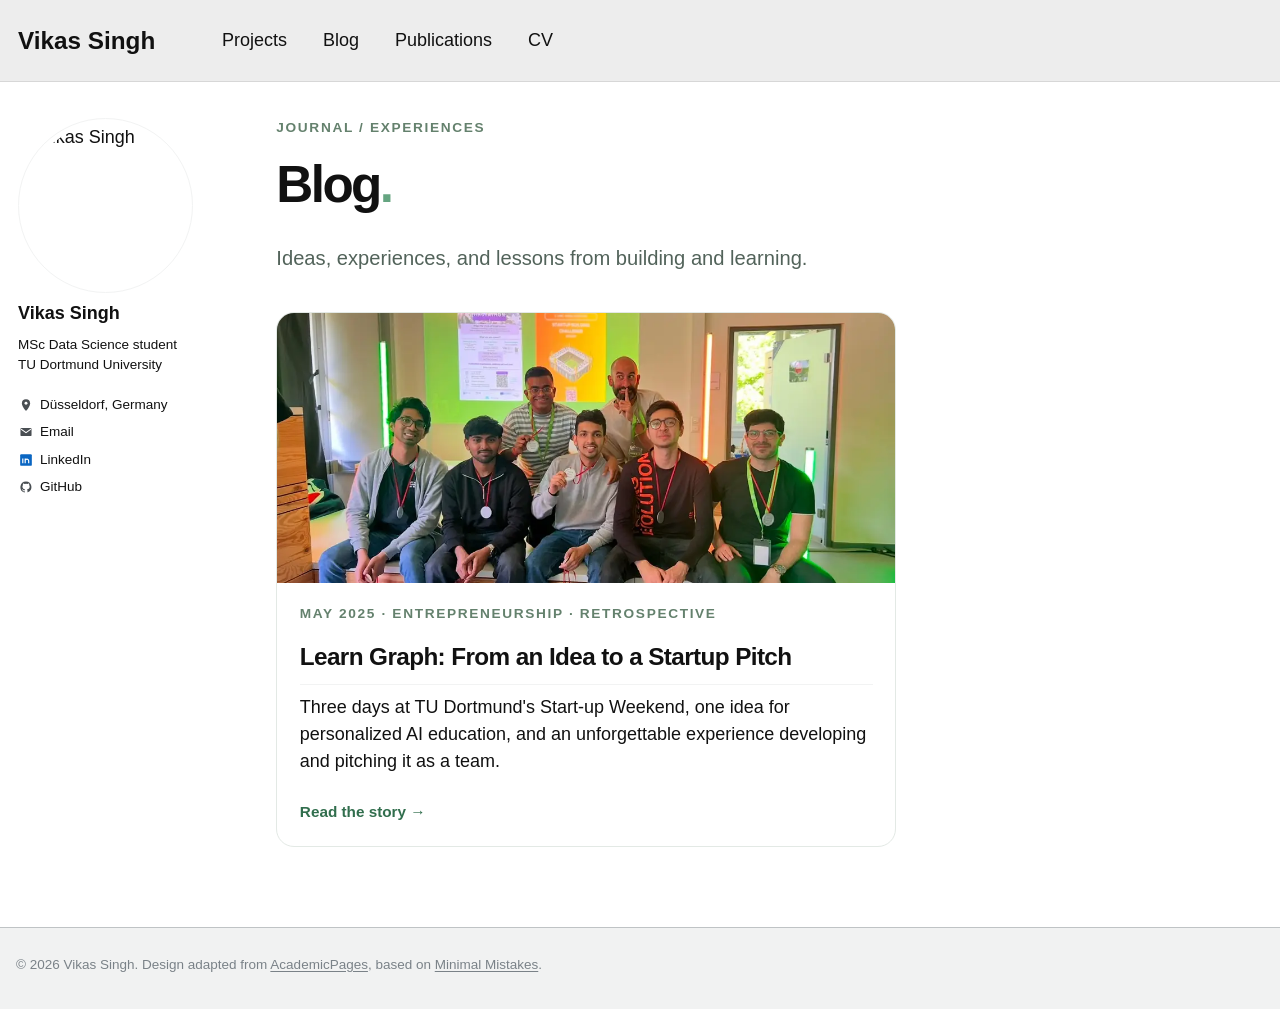
==== commit a57dd1e5: "Reduce Learn Graph blog card size and image height" ====
--- a/blog/index.html
+++ b/blog/index.html
@@ -1,4 +1,4 @@
-<!doctype html><html lang="en"><meta charset="utf-8"><meta name="viewport" content="width=device-width, initial-scale=1"><title>Blog — Vikas Singh</title><style>.journal{max-width:840px}.journal h1{font-size:clamp(2.1rem,4vw,3.1rem);letter-spacing:-.05em;line-height:1.15}.journal h2{font-size:1.35rem;letter-spacing:-.025em;margin-top:2.2rem}.journal p,.journal li{line-height:1.8;text-align:left;color:#424e48}.journal .eyebrow{color:#64816d;font-size:.76rem;letter-spacing:.12em;text-transform:uppercase;font-weight:700}.journal .subtle{color:#7b8780;font-size:.82rem}.journal .lead{font-size:1.12rem;line-height:1.75;color:#52635a}.journal img{max-width:100%;border-radius:15px;display:block}.journal figure{margin:1.6rem 0}.journal figcaption{font-size:.8rem;color:#76827b;margin-top:.6rem}.journal .photo-grid{display:grid;grid-template-columns:1fr 1fr;gap:1rem}.journal .photo-grid img{width:100%;height:300px;object-fit:cover}.journal .feature{display:block;border:1px solid #e3e9e5;border-radius:18px;overflow:hidden;text-decoration:none;color:inherit;margin-top:2rem}.journal .feature img{border-radius:0;width:100%;aspect-ratio:16/8;object-fit:cover}.journal .feature-body{padding:1.5rem}.journal .note{border-left:3px solid #77a389;background:#f5f9f6;padding:1rem 1.3rem;border-radius:0 10px 10px 0}.journal .back{font-size:.85rem;font-weight:600}@media(max-width:640px){.journal .photo-grid{grid-template-columns:1fr}.journal .photo-grid img{height:auto}}</style><link rel="icon" type="image/svg+xml" href="/favicon.svg?v=vs-restored-20261115"><link rel="stylesheet" href="/assets/css/style.css?v=larger-brand-20261115"><header class="masthead"><div class="masthead__inner"><a class="masthead__brand" href="/">Vikas Singh</a><nav class="masthead__nav"><a href="/projects/">Projects</a><a href="/blog/" class="active">Blog</a><a href="/publications/">Publications</a><a href="/cv/">CV</a></nav></div></header><div class="page"><aside class="sidebar">
+<!doctype html><html lang="en"><meta charset="utf-8"><meta name="viewport" content="width=device-width, initial-scale=1"><title>Blog — Vikas Singh</title><style>.journal{max-width:840px}.journal h1{font-size:clamp(2.1rem,4vw,3.1rem);letter-spacing:-.05em;line-height:1.15}.journal h2{font-size:1.35rem;letter-spacing:-.025em;margin-top:2.2rem}.journal p,.journal li{line-height:1.8;text-align:left;color:#424e48}.journal .eyebrow{color:#64816d;font-size:.76rem;letter-spacing:.12em;text-transform:uppercase;font-weight:700}.journal .subtle{color:#7b8780;font-size:.82rem}.journal .lead{font-size:1.12rem;line-height:1.75;color:#52635a}.journal img{max-width:100%;border-radius:15px;display:block}.journal figure{margin:1.6rem 0}.journal figcaption{font-size:.8rem;color:#76827b;margin-top:.6rem}.journal .photo-grid{display:grid;grid-template-columns:1fr 1fr;gap:1rem}.journal .photo-grid img{width:100%;height:300px;object-fit:cover}.journal .feature{max-width:620px;display:block;border:1px solid #e3e9e5;border-radius:18px;overflow:hidden;text-decoration:none;color:inherit;margin-top:2rem}.journal .feature img{border-radius:0;width:100%;aspect-ratio:16/7;object-fit:cover}.journal .feature-body{padding:1.15rem 1.25rem}.journal .note{border-left:3px solid #77a389;background:#f5f9f6;padding:1rem 1.3rem;border-radius:0 10px 10px 0}.journal .back{font-size:.85rem;font-weight:600}@media(max-width:640px){.journal .photo-grid{grid-template-columns:1fr}.journal .photo-grid img{height:auto}}</style><link rel="icon" type="image/svg+xml" href="/favicon.svg?v=vs-restored-20261115"><link rel="stylesheet" href="/assets/css/style.css?v=larger-brand-20261115"><header class="masthead"><div class="masthead__inner"><a class="masthead__brand" href="/">Vikas Singh</a><nav class="masthead__nav"><a href="/projects/">Projects</a><a href="/blog/" class="active">Blog</a><a href="/publications/">Publications</a><a href="/cv/">CV</a></nav></div></header><div class="page"><aside class="sidebar">
   <img class="avatar" src="https://avatars.githubusercontent.com/u/156132189?v=4" alt="Vikas Singh">
   <h3>Vikas Singh</h3>
   <p class="role">MSc Data Science student<br>TU Dortmund University</p>
--- a/assets/css/style.css
+++ b/assets/css/style.css
@@ -202,3 +202,19 @@
   .projects-page .portfolio-card__body p{font-size:.73rem;line-height:1.48;margin-bottom:.8rem}
   .projects-page .portfolio-card__github{font-size:.68rem;padding:.4rem .7rem}
 }
+
+/* Shared heading treatment for Publications and CV, matching the Projects title. */
+.publications-page .section-page-heading h1,
+.cv-page .section-page-heading h1{
+  font-family:-apple-system,BlinkMacSystemFont,"SF Pro Display","SF Pro Text","Helvetica Neue",Helvetica,Arial,sans-serif;
+  font-size:clamp(2rem,3.6vw,3rem);
+  font-weight:700;
+  letter-spacing:-.055em;
+  line-height:1.1;
+  margin:0 0 .6rem;
+  padding:0;
+  border:0;
+  color:#111;
+}
+.section-page-dot{color:#4298b5}
+.section-page-heading{margin:0 0 1.1rem}
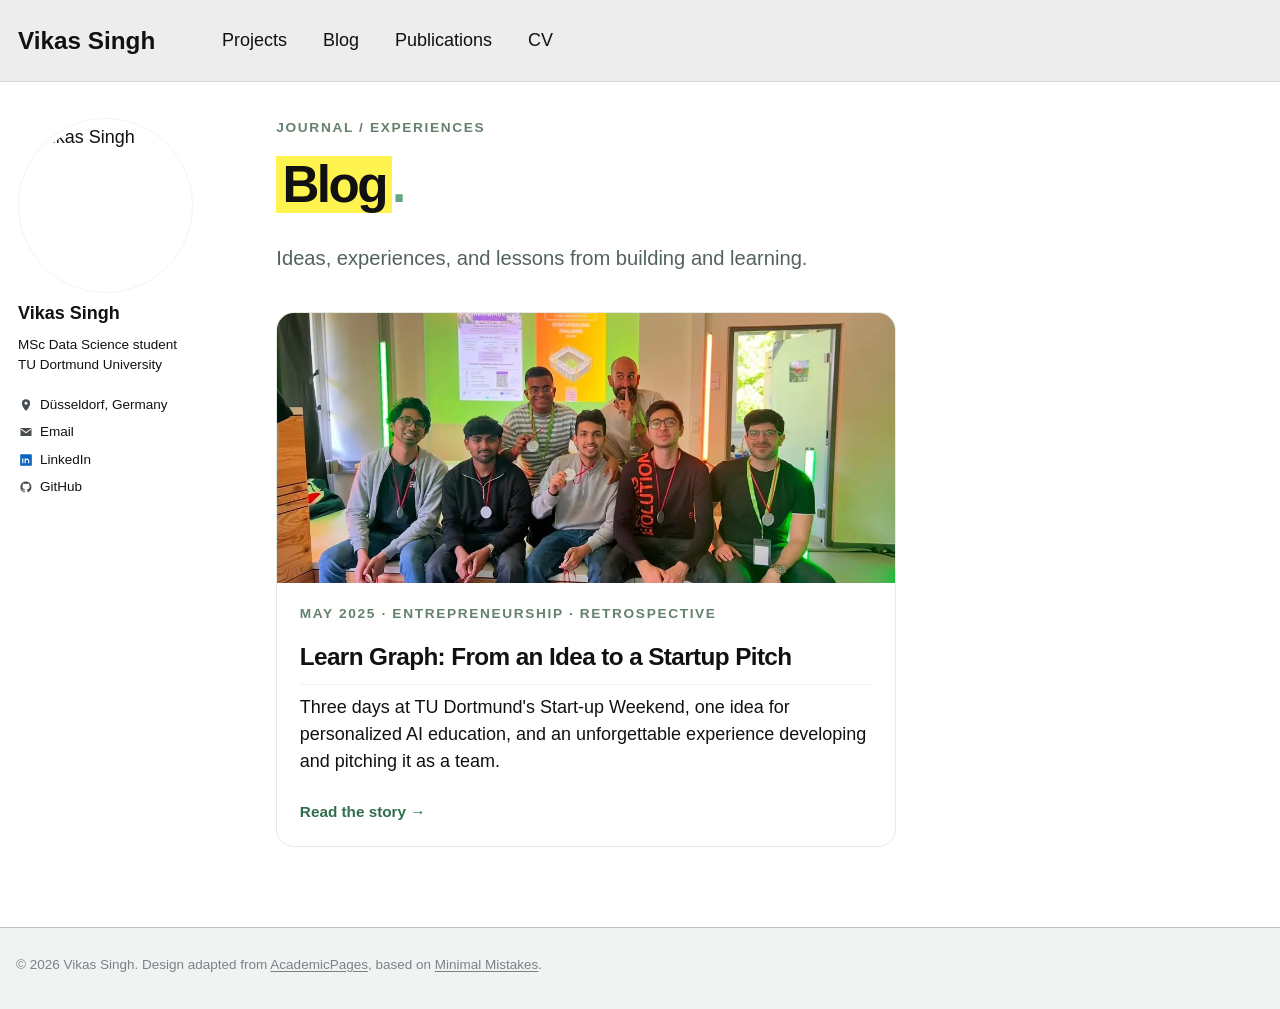
==== commit cf05906e: "Apply yellow marker heading style to CV, Blog and Projects" ====
--- a/blog/index.html
+++ b/blog/index.html
@@ -8,4 +8,4 @@
     <li><span class="side-icon"><svg viewBox="0 0 24 24" aria-hidden="true"><rect x="2" y="2" width="20" height="20" rx="2" fill="#0a66c2"/><path d="M6.5 9.5v8m0-11v.1M10.6 17.5v-8m0 3.3c0-2.5 6-3.8 6 1v3.7" fill="none" stroke="white" stroke-width="2"/></svg></span><a href="https://www.linkedin.com/in/vikas-singh-it/" target="_blank" rel="noopener noreferrer">LinkedIn</a></li>
     <li><span class="side-icon"><svg viewBox="0 0 24 24" aria-hidden="true"><path d="M12 2.4a9.7 9.7 0 0 0-3 18.9c.5.1.7-.2.7-.5v-1.8c-2.8.6-3.4-1.2-3.4-1.2-.4-1.1-1-1.4-1-1.4-.9-.6.1-.6.1-.6 1 0 1.5 1 1.5 1 .9 1.4 2.3 1 2.9.7.1-.7.3-1.1.6-1.4-2.2-.3-4.5-1.1-4.5-4.8 0-1.1.4-2 1-2.7-.1-.2-.4-1.3.1-2.7 0 0 .8-.3 2.7 1a9.1 9.1 0 0 1 4.9 0c1.8-1.3 2.6-1 2.6-1 .5 1.4.2 2.5.1 2.7.6.7 1 1.6 1 2.7 0 3.7-2.3 4.5-4.5 4.8.4.3.7.9.7 1.8v2.7c0 .3.2.6.7.5A9.7 9.7 0 0 0 12 2.4Z"/></svg></span><a href="https://github.com/vikas56655" target="_blank" rel="noopener noreferrer">GitHub</a></li>
   </ul>
-</aside><main class="content journal"><p class="eyebrow">Journal / Experiences</p><h1>Blog<span style="color:#65a581">.</span></h1><p class="lead">Ideas, experiences, and lessons from building and learning.</p><a class="feature" href="/blog/learn-graph-cet-2025/"><img src="/assets/images/cet-2025/team.webp" alt="Learn Graph team at TU Start-up Weekend 2025 wearing medals" loading="lazy"><div class="feature-body"><p class="eyebrow">May 2025 · Entrepreneurship · Retrospective</p><h2 style="margin:.5rem 0">Learn Graph: From an Idea to a Startup Pitch</h2><p>Three days at TU Dortmund's Start-up Weekend, one idea for personalized AI education, and an unforgettable experience developing and pitching it as a team.</p><strong style="color:#316e4d;font-size:.85rem">Read the story →</strong></div></a></main></div><footer class="footer"><div class="footer__inner">© 2026 Vikas Singh. Design adapted from <a href="https://github.com/academicpages/academicpages.github.io">AcademicPages</a>, based on <a href="https://github.com/mmistakes/minimal-mistakes">Minimal Mistakes</a>.</div></footer></html>+</aside><main class="content journal"><p class="eyebrow">Journal / Experiences</p><h1><span class="yellow-heading-highlight">Blog</span><span style="color:#65a581">.</span></h1><p class="lead">Ideas, experiences, and lessons from building and learning.</p><a class="feature" href="/blog/learn-graph-cet-2025/"><img src="/assets/images/cet-2025/team.webp" alt="Learn Graph team at TU Start-up Weekend 2025 wearing medals" loading="lazy"><div class="feature-body"><p class="eyebrow">May 2025 · Entrepreneurship · Retrospective</p><h2 style="margin:.5rem 0">Learn Graph: From an Idea to a Startup Pitch</h2><p>Three days at TU Dortmund's Start-up Weekend, one idea for personalized AI education, and an unforgettable experience developing and pitching it as a team.</p><strong style="color:#316e4d;font-size:.85rem">Read the story →</strong></div></a></main></div><footer class="footer"><div class="footer__inner">© 2026 Vikas Singh. Design adapted from <a href="https://github.com/academicpages/academicpages.github.io">AcademicPages</a>, based on <a href="https://github.com/mmistakes/minimal-mistakes">Minimal Mistakes</a>.</div></footer></html>
--- a/assets/css/style.css
+++ b/assets/css/style.css
@@ -218,3 +218,6 @@
 }
 .section-page-dot{color:#4298b5}
 .section-page-heading{margin:0 0 1.1rem}
+
+/* Consistent yellow marker highlight for the main portfolio section headings. */
+.yellow-heading-highlight{background:#fff34f;color:#111;padding:0 .12em;box-decoration-break:clone;-webkit-box-decoration-break:clone}
